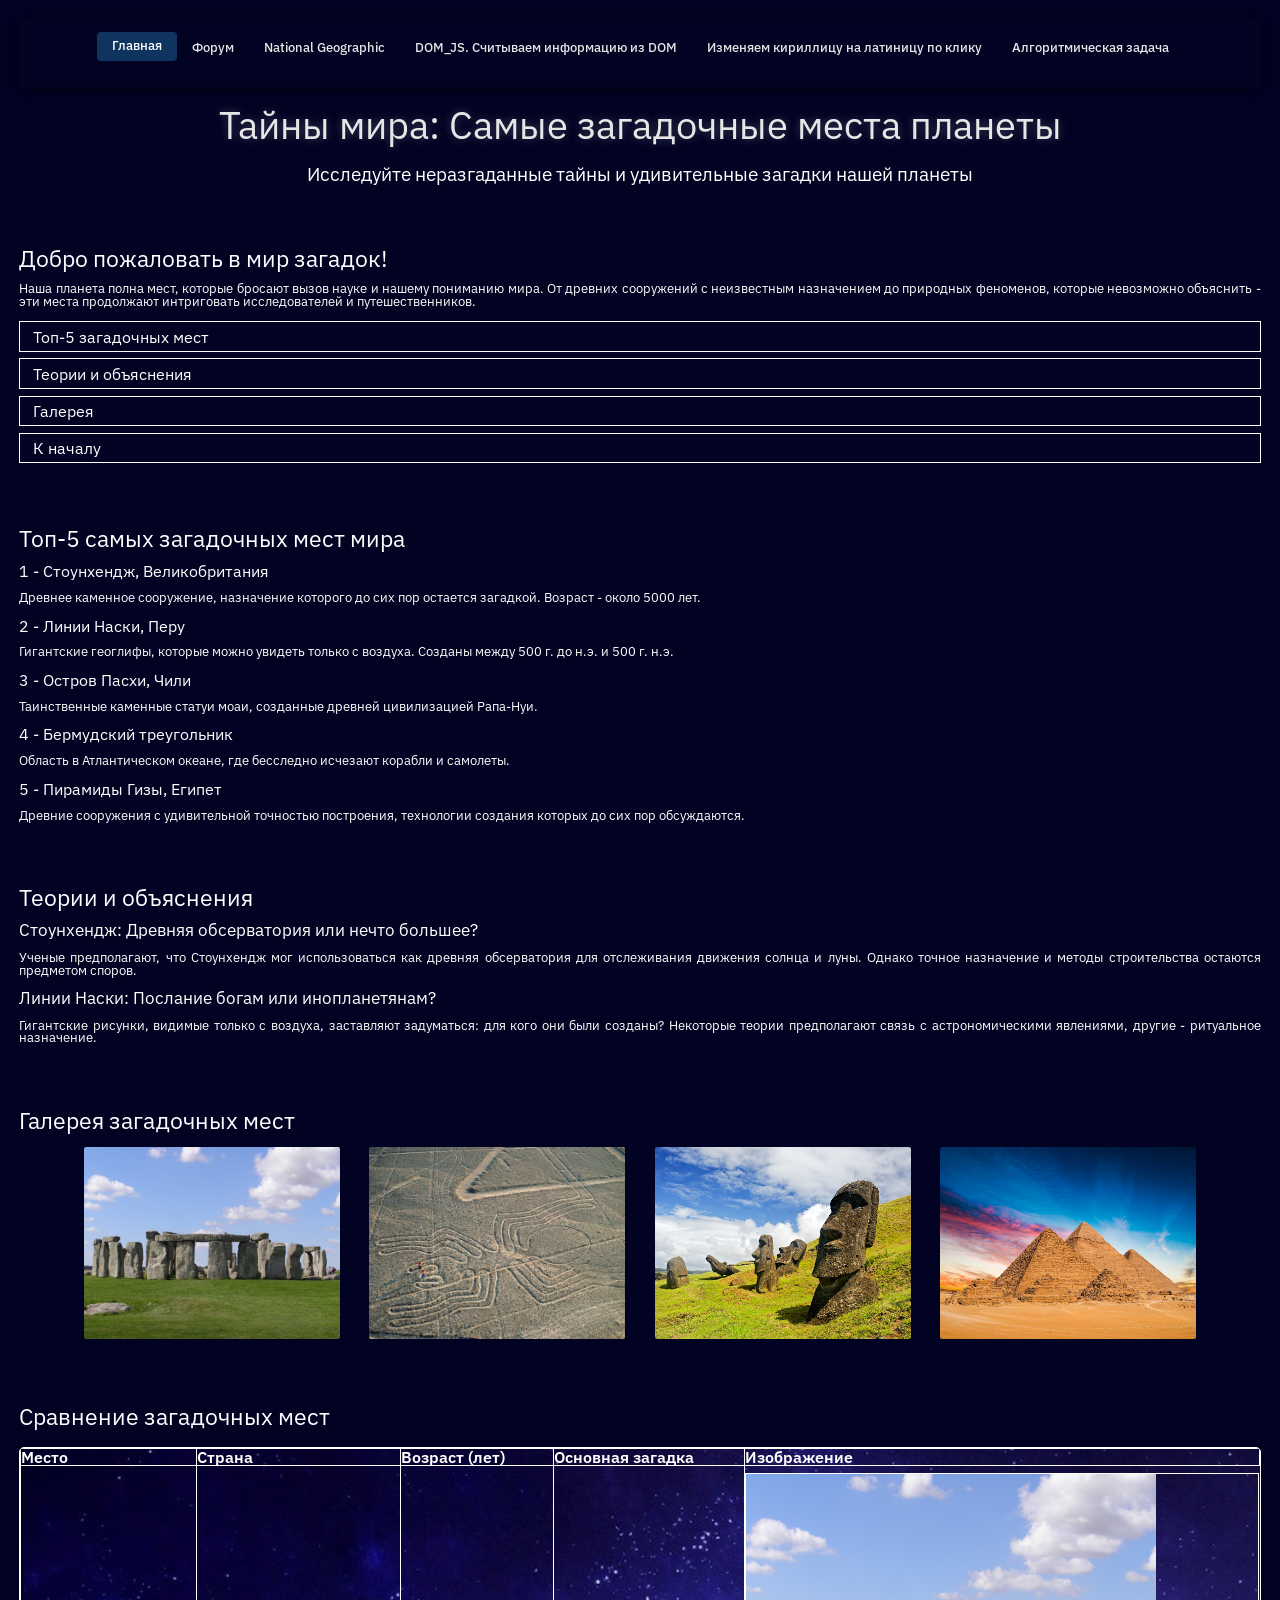
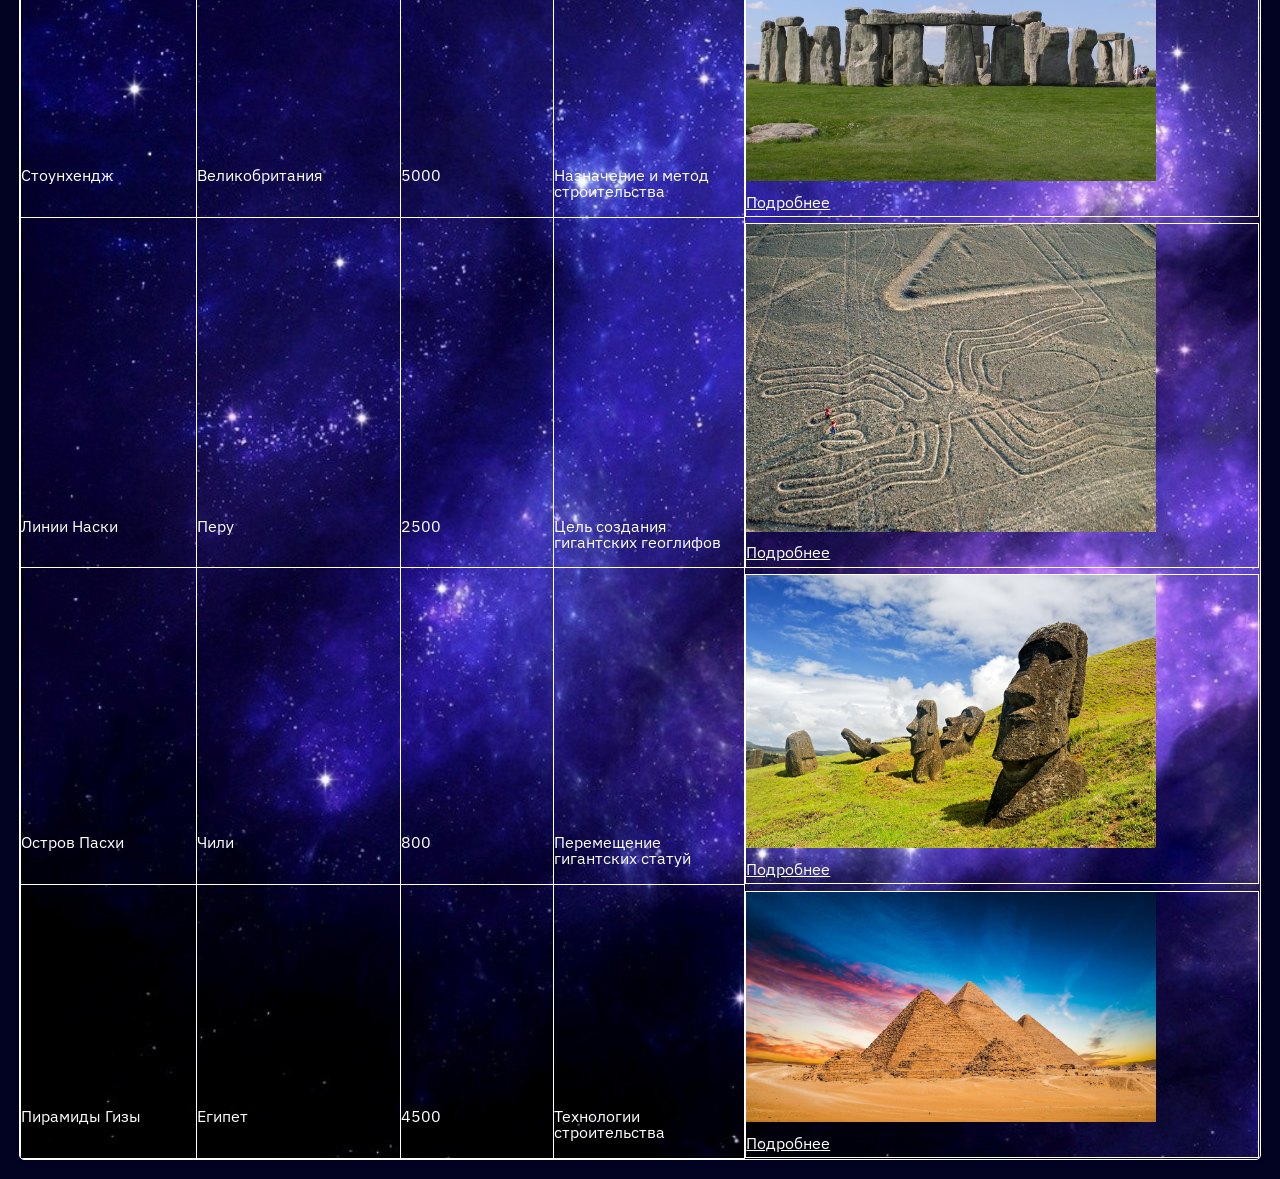
==== index.html @ ee650dd7 "added first files" ====
<!DOCTYPE html>
<html lang="en">
<head>
    <meta charset="UTF-8">
    <meta name="viewport" content="width=device-width, initial-scale=1.0">
    <title>Тайны мира: Самые загадочные места планеты</title>
    <link rel="stylesheet" href="./css/style.css">
    <script src="js/script.js"></script>
</head>
<body>
<nav>
    <div class="container">
        <ul>
            <li><a href="index.html" class="active"><i class="fas fa-home"></i> Главная</a></li>
            <li><a href="1page.html"><i class="fas fa-images"></i> Форум </a></li>
            <li><a href="https://www.nationalgeographic.com" target="_blank"><i class="fas fa-external-link-alt"></i> National Geographic</a></li>
            <li><a href="2page.html"><i class="fas fa-address-book"></i> DOM_JS. Считываем информацию из DOM</a></li>
            <li><a href="3page.html"><i class="fas fa-language"></i> Изменяем кириллицу на латиницу по клику</a></li>
            <li><a href="4page.html"><i class="fas fa-calculator"></i> Алгоритмическая задача</a></li>
        </ul>
    </div>
</nav>
<div class="container">
    <div class="hero">
        <h1>Тайны мира: Самые загадочные места планеты</h1>
        <p class="ph1">Исследуйте неразгаданные тайны и удивительные загадки нашей планеты</p>
    </div>
    <main>
        <h2>Добро пожаловать в мир загадок!</h2>
        <p>Наша планета полна мест, которые бросают вызов науке и нашему пониманию мира. От древних сооружений с неизвестным назначением до природных феноменов, которые невозможно объяснить - эти места продолжают интриговать исследователей и путешественников.</p>

        <div class="internal-nav">
            <a href="#top5">Топ-5 загадочных мест</a>
            <a href="#theories">Теории и объяснения</a>
            <a href="#gallery">Галерея</a>
            <a href="#top">К началу</a>
        </div>
        <h2 id="top5">Топ-5 самых загадочных мест мира</h2>

        <ol>
            <li>
                <strong> 1 - Стоунхендж, Великобритания</strong>
                <p>Древнее каменное сооружение, назначение которого до сих пор остается загадкой. Возраст - около 5000 лет.</p>
            </li>
            <li>
                <strong> 2 - Линии Наски, Перу</strong>
                <p>Гигантские геоглифы, которые можно увидеть только с воздуха. Созданы между 500 г. до н.э. и 500 г. н.э.</p>
            </li>
            <li>
                <strong> 3 - Остров Пасхи, Чили</strong>
                <p>Таинственные каменные статуи моаи, созданные древней цивилизацией Рапа-Нуи.</p>
            </li>
            <li>
                <strong> 4 - Бермудский треугольник</strong>
                <p>Область в Атлантическом океане, где бесследно исчезают корабли и самолеты.</p>
            </li>
            <li>
                <strong> 5 - Пирамиды Гизы, Египет</strong>
                <p>Древние сооружения с удивительной точностью построения, технологии создания которых до сих пор обсуждаются.</p>
            </li>
        </ol>
        <h2 id="theories">Теории и объяснения</h2>

        <div class="mystery-card">
            <h3>Стоунхендж: Древняя обсерватория или нечто большее?</h3>
            <p>Ученые предполагают, что Стоунхендж мог использоваться как древняя обсерватория для отслеживания движения солнца и луны. Однако точное назначение и методы строительства остаются предметом споров.</p>
        </div>

        <div class="mystery-card">
            <h3>Линии Наски: Послание богам или инопланетянам?</h3>
            <p>Гигантские рисунки, видимые только с воздуха, заставляют задуматься: для кого они были созданы? Некоторые теории предполагают связь с астрономическими явлениями, другие - ритуальное назначение.</p>
        </div>
        <h2 id="gallery">Галерея загадочных мест</h2>
        <div class="image-gallery">
            <img src="./img/Stonehenge.jpg" alt="Стоунхендж" class="thumbnail">
            <img src="./img/linesNaki.jpg" alt="Линии Наски" class="thumbnail">
            <img src="./img/pashi.jpg" alt="Остров Пасхи" class="thumbnail">
            <img src="./img/giza-pyramids.jpg" alt="Пирамиды Гизы" class="thumbnail">
        </div>

        <div class="large-image-container" id="largeImageContainer">
            <span class="close-btn">&times;</span>
            <img src="" alt="Увеличенное изображение" class="large-image" id="largeImage">
        </div>
        <h2>Сравнение загадочных мест</h2>
        <table>
            <tr>
                <th>Место</th>
                <th>Страна</th>
                <th>Возраст (лет)</th>
                <th>Основная загадка</th>
                <th>Изображение</th>
            </tr>
            <tr>
                <td>Стоунхендж</td>
                <td>Великобритания</td>
                <td>5000</td>
                <td>Назначение и метод строительства</td>
                <td class="giza"><a href="https://ru.wikipedia.org/wiki/%D0%A1%D1%82%D0%BE%D1%83%D0%BD%D1%85%D0%B5%D0%BD%D0%B4%D0%B6" target="_blank">Подробнее</a>
                    <img src="./img/Stonehenge.jpg" alt="Стоунхендж"></td>
            </tr>
            <tr>
                <td>Линии Наски</td>
                <td>Перу</td>
                <td>2500</td>
                <td>Цель создания гигантских геоглифов</td>
                <td class="giza"><a href="https://ru.wikipedia.org/wiki/%D0%93%D0%B5%D0%BE%D0%B3%D0%BB%D0%B8%D1%84%D1%8B_%D0%9D%D0%B0%D1%81%D0%BA%D0%B8" target="_blank">Подробнее</a>
                    <img src="./img/linesNaki.jpg" alt="Линии Наски"></td>
            </tr>
            <tr>
                <td>Остров Пасхи</td>
                <td>Чили</td>
                <td>800</td>
                <td>Перемещение гигантских статуй</td>
                <td class="giza"><a href="https://ru.wikipedia.org/wiki/%D0%9E%D1%81%D1%82%D1%80%D0%BE%D0%B2_%D0%9F%D0%B0%D1%81%D1%85%D0%B8" target="_blank">Подробнее</a>
                    <img src="./img/pashi.jpg" alt="Остров Пасхи"></td>
            </tr>
            <tr>
                <td>Пирамиды Гизы</td>
                <td>Египет</td>
                <td>4500</td>
                <td>Технологии строительства</td>
                <td class="giza"><a href="https://ru.wikipedia.org/wiki/%D0%9F%D0%B8%D1%80%D0%B0%D0%BC%D0%B8%D0%B4%D1%8B_%D0%93%D0%B8%D0%B7%D1%8B" target="_blank">Подробнее</a>
                    <img src="./img/giza-pyramids.jpg" alt="Остров Пасхи"></td>
            </tr>
        </table>
    </main>
</body>
</html>
---- css/style.css ----
@import "reset.css";
@import "content.css";
@import url('https://fonts.googleapis.com/css2?family=IBM+Plex+Sans:wght@200&display=swap');
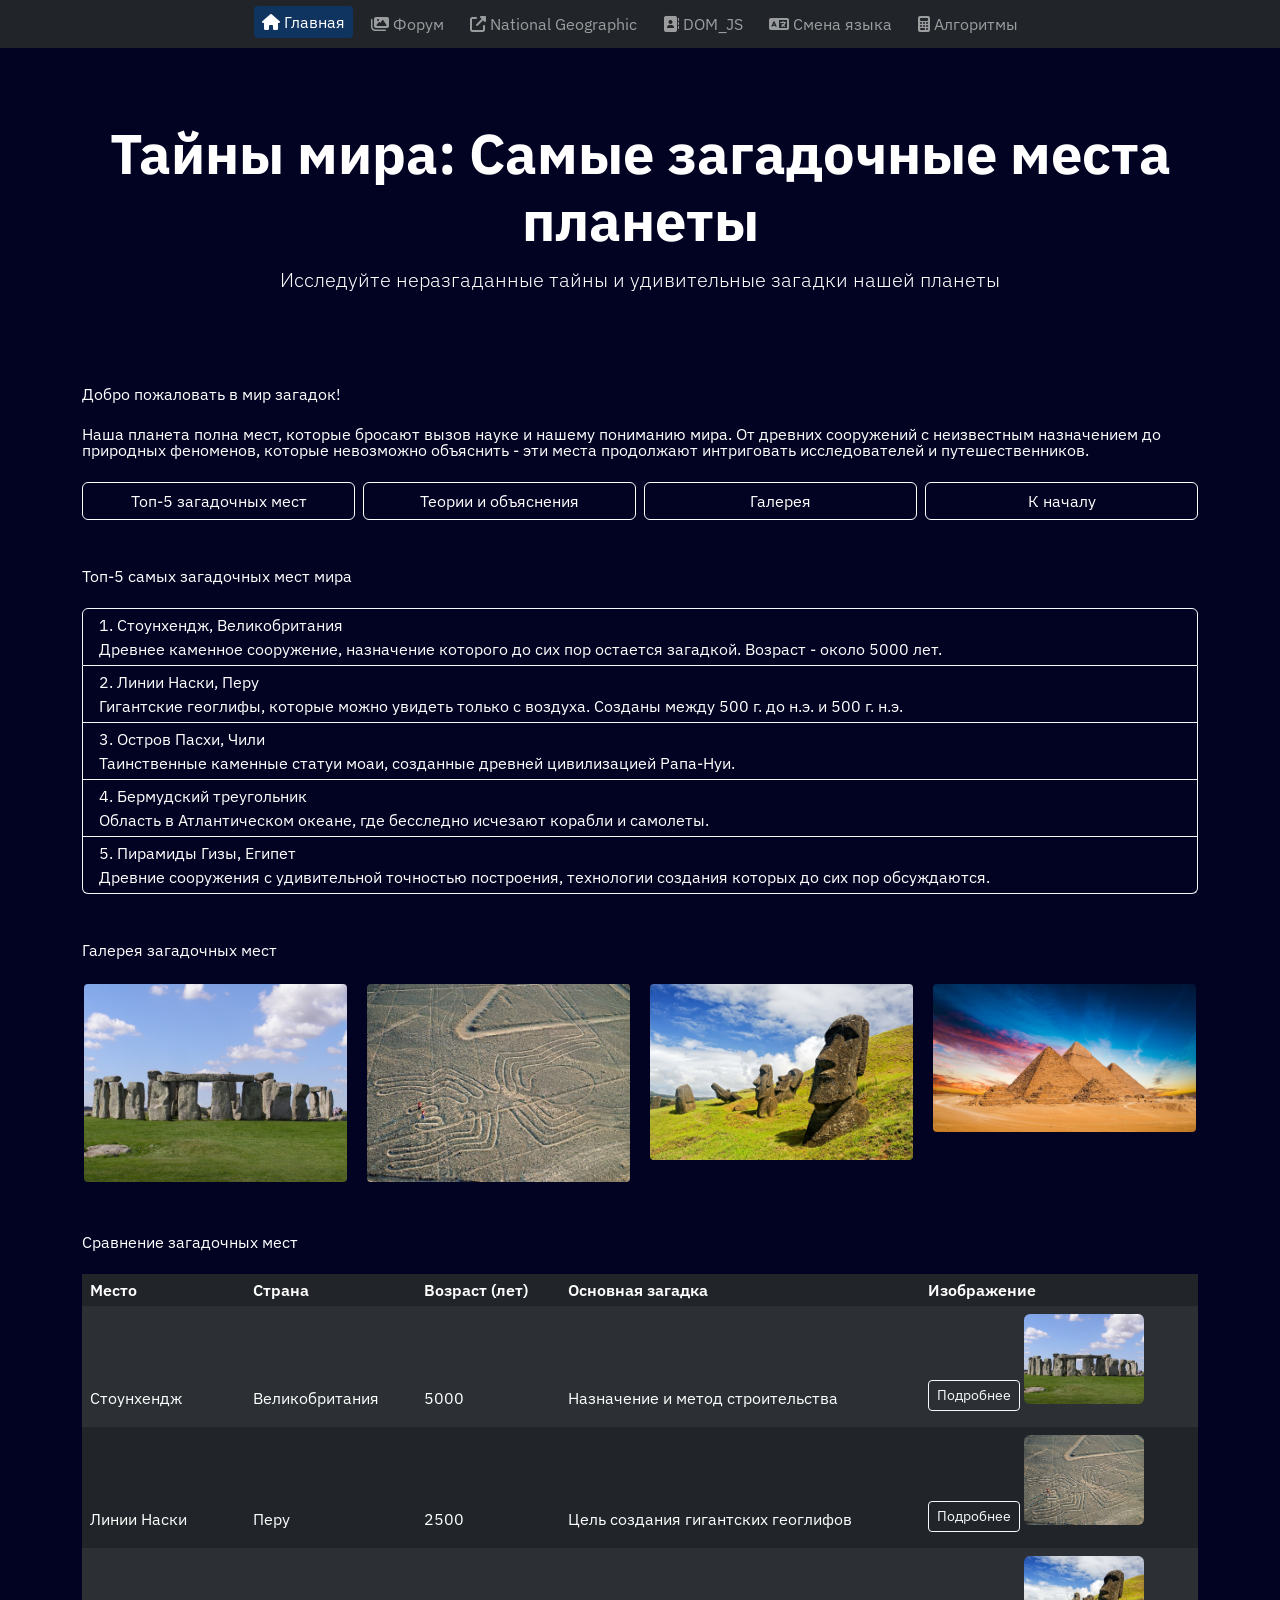
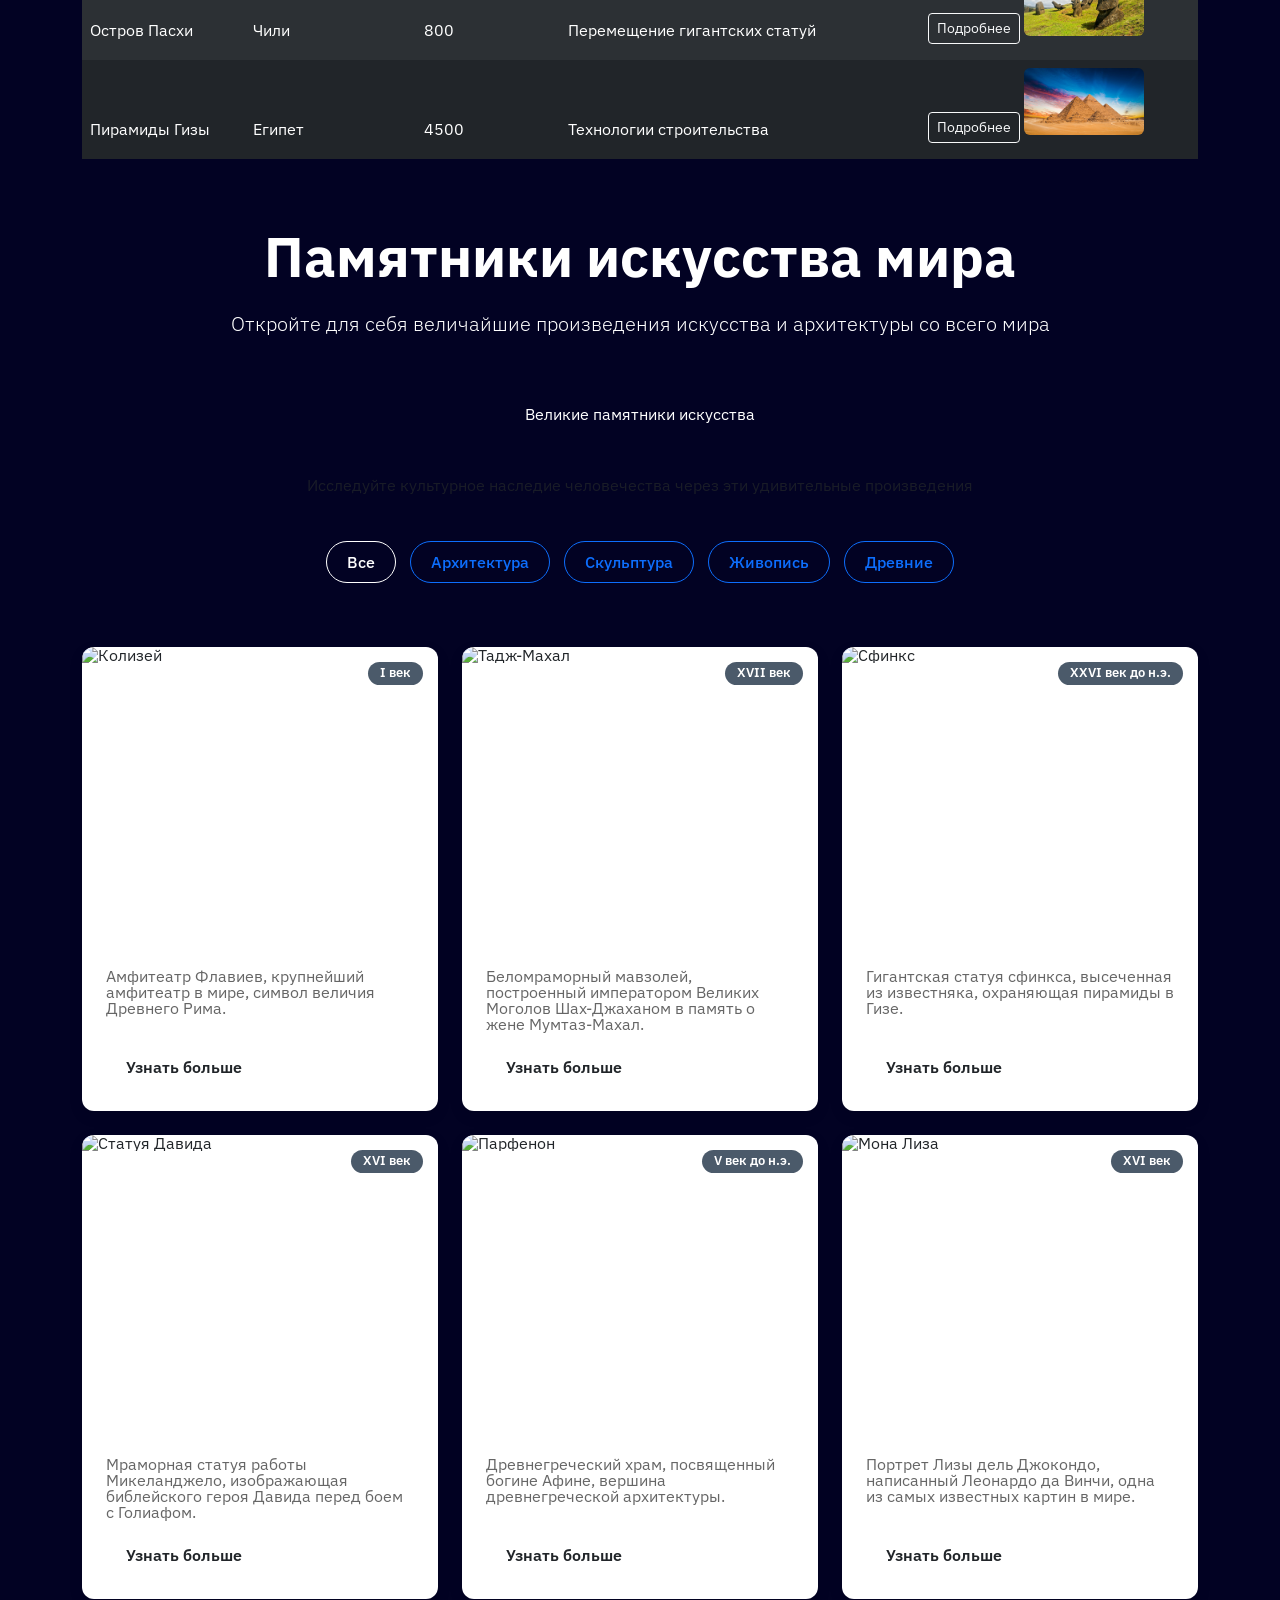
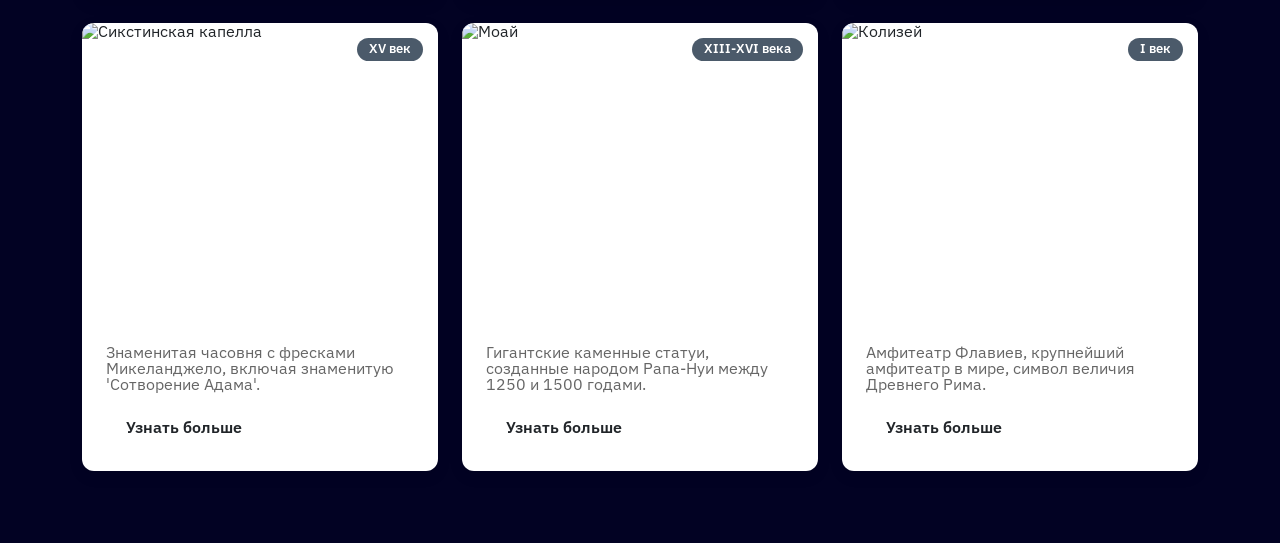
==== commit 1fb81836: "added new function" ====
--- a/index.html
+++ b/index.html
@@ -4,126 +4,220 @@
     <meta charset="UTF-8">
     <meta name="viewport" content="width=device-width, initial-scale=1.0">
     <title>Тайны мира: Самые загадочные места планеты</title>
+    <!-- Bootstrap 5 -->
+    <link href="https://cdn.jsdelivr.net/npm/bootstrap@5.3.0/dist/css/bootstrap.min.css" rel="stylesheet">
+    <!-- Font Awesome -->
+    <link rel="stylesheet" href="https://cdnjs.cloudflare.com/ajax/libs/font-awesome/6.4.0/css/all.min.css">
     <link rel="stylesheet" href="./css/style.css">
     <script src="js/script.js"></script>
 </head>
 <body>
-<nav>
+<!-- Навигация Bootstrap -->
+<nav class="navbar navbar-expand-lg navbar-dark bg-dark sticky-top">
     <div class="container">
-        <ul>
-            <li><a href="index.html" class="active"><i class="fas fa-home"></i> Главная</a></li>
-            <li><a href="1page.html"><i class="fas fa-images"></i> Форум </a></li>
-            <li><a href="https://www.nationalgeographic.com" target="_blank"><i class="fas fa-external-link-alt"></i> National Geographic</a></li>
-            <li><a href="2page.html"><i class="fas fa-address-book"></i> DOM_JS. Считываем информацию из DOM</a></li>
-            <li><a href="3page.html"><i class="fas fa-language"></i> Изменяем кириллицу на латиницу по клику</a></li>
-            <li><a href="4page.html"><i class="fas fa-calculator"></i> Алгоритмическая задача</a></li>
-        </ul>
+        <button class="navbar-toggler" type="button" data-bs-toggle="collapse" data-bs-target="#navbarNav">
+            <span class="navbar-toggler-icon"></span>
+        </button>
+        <div class="collapse navbar-collapse" id="navbarNav">
+            <ul class="navbar-nav mx-auto">
+                <li class="nav-item">
+                    <a href="index.html" class="nav-link active"><i class="fas fa-home"></i> Главная</a>
+                </li>
+                <li class="nav-item">
+                    <a href="1page.html" class="nav-link"><i class="fas fa-images"></i> Форум</a>
+                </li>
+                <li class="nav-item">
+                    <a href="https://www.nationalgeographic.com" target="_blank" class="nav-link"><i class="fas fa-external-link-alt"></i> National Geographic</a>
+                </li>
+                <li class="nav-item">
+                    <a href="2page.html" class="nav-link"><i class="fas fa-address-book"></i> DOM_JS</a>
+                </li>
+                <li class="nav-item">
+                    <a href="3page.html" class="nav-link"><i class="fas fa-language"></i> Смена языка</a>
+                </li>
+                <li class="nav-item">
+                    <a href="4page.html" class="nav-link"><i class="fas fa-calculator"></i> Алгоритмы</a>
+                </li>
+            </ul>
+        </div>
     </div>
 </nav>
-<div class="container">
-    <div class="hero">
-        <h1>Тайны мира: Самые загадочные места планеты</h1>
-        <p class="ph1">Исследуйте неразгаданные тайны и удивительные загадки нашей планеты</p>
+
+<div class="container mt-4">
+    <!-- Герой секция -->
+    <div class="hero text-center py-5">
+        <h1 class="display-4 fw-bold mb-3">Тайны мира: Самые загадочные места планеты</h1>
+        <p class="lead">Исследуйте неразгаданные тайны и удивительные загадки нашей планеты</p>
     </div>
-    <main>
-        <h2>Добро пожаловать в мир загадок!</h2>
-        <p>Наша планета полна мест, которые бросают вызов науке и нашему пониманию мира. От древних сооружений с неизвестным назначением до природных феноменов, которые невозможно объяснить - эти места продолжают интриговать исследователей и путешественников.</p>
-
-        <div class="internal-nav">
-            <a href="#top5">Топ-5 загадочных мест</a>
-            <a href="#theories">Теории и объяснения</a>
-            <a href="#gallery">Галерея</a>
-            <a href="#top">К началу</a>
-        </div>
-        <h2 id="top5">Топ-5 самых загадочных мест мира</h2>
-
-        <ol>
-            <li>
-                <strong> 1 - Стоунхендж, Великобритания</strong>
-                <p>Древнее каменное сооружение, назначение которого до сих пор остается загадкой. Возраст - около 5000 лет.</p>
-            </li>
-            <li>
-                <strong> 2 - Линии Наски, Перу</strong>
-                <p>Гигантские геоглифы, которые можно увидеть только с воздуха. Созданы между 500 г. до н.э. и 500 г. н.э.</p>
-            </li>
-            <li>
-                <strong> 3 - Остров Пасхи, Чили</strong>
-                <p>Таинственные каменные статуи моаи, созданные древней цивилизацией Рапа-Нуи.</p>
-            </li>
-            <li>
-                <strong> 4 - Бермудский треугольник</strong>
-                <p>Область в Атлантическом океане, где бесследно исчезают корабли и самолеты.</p>
-            </li>
-            <li>
-                <strong> 5 - Пирамиды Гизы, Египет</strong>
-                <p>Древние сооружения с удивительной точностью построения, технологии создания которых до сих пор обсуждаются.</p>
-            </li>
-        </ol>
-        <h2 id="theories">Теории и объяснения</h2>
-
-        <div class="mystery-card">
-            <h3>Стоунхендж: Древняя обсерватория или нечто большее?</h3>
-            <p>Ученые предполагают, что Стоунхендж мог использоваться как древняя обсерватория для отслеживания движения солнца и луны. Однако точное назначение и методы строительства остаются предметом споров.</p>
-        </div>
-
-        <div class="mystery-card">
-            <h3>Линии Наски: Послание богам или инопланетянам?</h3>
-            <p>Гигантские рисунки, видимые только с воздуха, заставляют задуматься: для кого они были созданы? Некоторые теории предполагают связь с астрономическими явлениями, другие - ритуальное назначение.</p>
-        </div>
-        <h2 id="gallery">Галерея загадочных мест</h2>
-        <div class="image-gallery">
-            <img src="./img/Stonehenge.jpg" alt="Стоунхендж" class="thumbnail">
-            <img src="./img/linesNaki.jpg" alt="Линии Наски" class="thumbnail">
-            <img src="./img/pashi.jpg" alt="Остров Пасхи" class="thumbnail">
-            <img src="./img/giza-pyramids.jpg" alt="Пирамиды Гизы" class="thumbnail">
-        </div>
-
-        <div class="large-image-container" id="largeImageContainer">
-            <span class="close-btn">&times;</span>
-            <img src="" alt="Увеличенное изображение" class="large-image" id="largeImage">
-        </div>
-        <h2>Сравнение загадочных мест</h2>
-        <table>
-            <tr>
-                <th>Место</th>
-                <th>Страна</th>
-                <th>Возраст (лет)</th>
-                <th>Основная загадка</th>
-                <th>Изображение</th>
-            </tr>
-            <tr>
-                <td>Стоунхендж</td>
-                <td>Великобритания</td>
-                <td>5000</td>
-                <td>Назначение и метод строительства</td>
-                <td class="giza"><a href="https://ru.wikipedia.org/wiki/%D0%A1%D1%82%D0%BE%D1%83%D0%BD%D1%85%D0%B5%D0%BD%D0%B4%D0%B6" target="_blank">Подробнее</a>
-                    <img src="./img/Stonehenge.jpg" alt="Стоунхендж"></td>
-            </tr>
-            <tr>
-                <td>Линии Наски</td>
-                <td>Перу</td>
-                <td>2500</td>
-                <td>Цель создания гигантских геоглифов</td>
-                <td class="giza"><a href="https://ru.wikipedia.org/wiki/%D0%93%D0%B5%D0%BE%D0%B3%D0%BB%D0%B8%D1%84%D1%8B_%D0%9D%D0%B0%D1%81%D0%BA%D0%B8" target="_blank">Подробнее</a>
-                    <img src="./img/linesNaki.jpg" alt="Линии Наски"></td>
-            </tr>
-            <tr>
-                <td>Остров Пасхи</td>
-                <td>Чили</td>
-                <td>800</td>
-                <td>Перемещение гигантских статуй</td>
-                <td class="giza"><a href="https://ru.wikipedia.org/wiki/%D0%9E%D1%81%D1%82%D1%80%D0%BE%D0%B2_%D0%9F%D0%B0%D1%81%D1%85%D0%B8" target="_blank">Подробнее</a>
-                    <img src="./img/pashi.jpg" alt="Остров Пасхи"></td>
-            </tr>
-            <tr>
-                <td>Пирамиды Гизы</td>
-                <td>Египет</td>
-                <td>4500</td>
-                <td>Технологии строительства</td>
-                <td class="giza"><a href="https://ru.wikipedia.org/wiki/%D0%9F%D0%B8%D1%80%D0%B0%D0%BC%D0%B8%D0%B4%D1%8B_%D0%93%D0%B8%D0%B7%D1%8B" target="_blank">Подробнее</a>
-                    <img src="./img/giza-pyramids.jpg" alt="Остров Пасхи"></td>
-            </tr>
-        </table>
+
+    <main class="mt-5">
+        <div class="row">
+            <div class="col-12">
+                <h2 class="mb-4">Добро пожаловать в мир загадок!</h2>
+                <p class="mb-4">Наша планета полна мест, которые бросают вызов науке и нашему пониманию мира. От древних сооружений с неизвестным назначением до природных феноменов, которые невозможно объяснить - эти места продолжают интриговать исследователей и путешественников.</p>
+
+                <!-- Внутренняя навигация -->
+                <div class="internal-nav d-flex flex-column flex-md-row gap-2 mb-5">
+                    <a href="#top5" class="btn btn-outline-light">Топ-5 загадочных мест</a>
+                    <a href="#theories" class="btn btn-outline-light">Теории и объяснения</a>
+                    <a href="#gallery" class="btn btn-outline-light">Галерея</a>
+                    <a href="#top" class="btn btn-outline-light">К началу</a>
+                </div>
+
+                <!-- Топ-5 мест -->
+                <h2 id="top5" class="mt-5 mb-4">Топ-5 самых загадочных мест мира</h2>
+                <ol class="list-group list-group-numbered mb-5">
+                    <li class="list-group-item bg-transparent text-white border-light">
+                        <strong>Стоунхендж, Великобритания</strong>
+                        <p class="mb-0 mt-2">Древнее каменное сооружение, назначение которого до сих пор остается загадкой. Возраст - около 5000 лет.</p>
+                    </li>
+                    <li class="list-group-item bg-transparent text-white border-light">
+                        <strong>Линии Наски, Перу</strong>
+                        <p class="mb-0 mt-2">Гигантские геоглифы, которые можно увидеть только с воздуха. Созданы между 500 г. до н.э. и 500 г. н.э.</p>
+                    </li>
+                    <li class="list-group-item bg-transparent text-white border-light">
+                        <strong>Остров Пасхи, Чили</strong>
+                        <p class="mb-0 mt-2">Таинственные каменные статуи моаи, созданные древней цивилизацией Рапа-Нуи.</p>
+                    </li>
+                    <li class="list-group-item bg-transparent text-white border-light">
+                        <strong>Бермудский треугольник</strong>
+                        <p class="mb-0 mt-2">Область в Атлантическом океане, где бесследно исчезают корабли и самолеты.</p>
+                    </li>
+                    <li class="list-group-item bg-transparent text-white border-light">
+                        <strong>Пирамиды Гизы, Египет</strong>
+                        <p class="mb-0 mt-2">Древние сооружения с удивительной точностью построения, технологии создания которых до сих пор обсуждаются.</p>
+                    </li>
+                </ol>
+
+    
+                <!-- Галерея -->
+                <h2 id="gallery" class="mt-5 mb-4">Галерея загадочных мест</h2>
+                <div class="row g-3 mb-5">
+                    <div class="col-6 col-md-3">
+                        <img src="./img/Stonehenge.jpg" alt="Стоунхендж" class="thumbnail img-fluid rounded">
+                    </div>
+                    <div class="col-6 col-md-3">
+                        <img src="./img/linesNaki.jpg" alt="Линии Наски" class="thumbnail img-fluid rounded">
+                    </div>
+                    <div class="col-6 col-md-3">
+                        <img src="./img/pashi.jpg" alt="Остров Пасхи" class="thumbnail img-fluid rounded">
+                    </div>
+                    <div class="col-6 col-md-3">
+                        <img src="./img/giza-pyramids.jpg" alt="Пирамиды Гизы" class="thumbnail img-fluid rounded">
+                    </div>
+                </div>
+
+                <!-- Модальное окно для изображений -->
+                <div class="modal fade" id="imageModal" tabindex="-1">
+                    <div class="modal-dialog modal-lg">
+                        <div class="modal-content bg-dark">
+                            <div class="modal-header border-light">
+                                <button type="button" class="btn-close btn-close-white" data-bs-dismiss="modal"></button>
+                            </div>
+                            <div class="modal-body text-center">
+                                <img src="" alt="Увеличенное изображение" class="img-fluid" id="modalImage">
+                            </div>
+                        </div>
+                    </div>
+                </div>
+
+                <!-- Таблица -->
+                <h2 class="mt-5 mb-4">Сравнение загадочных мест</h2>
+                <div class="table-responsive mb-5">
+                    <table class="table table-dark table-striped table-hover">
+                        <thead>
+                            <tr>
+                                <th>Место</th>
+                                <th>Страна</th>
+                                <th>Возраст (лет)</th>
+                                <th>Основная загадка</th>
+                                <th>Изображение</th>
+                            </tr>
+                        </thead>
+                        <tbody>
+                            <tr>
+                                <td>Стоунхендж</td>
+                                <td>Великобритания</td>
+                                <td>5000</td>
+                                <td>Назначение и метод строительства</td>
+                                <td>
+                                    <a href="https://ru.wikipedia.org/wiki/%D0%A1%D1%82%D0%BE%D1%83%D0%BD%D1%85%D0%B5%D0%BD%D0%B4%D0%B6" target="_blank" class="btn btn-sm btn-outline-light mb-2">Подробнее</a>
+                                    <img src="./img/Stonehenge.jpg" alt="Стоунхендж" class="img-fluid rounded">
+                                </td>
+                            </tr>
+                            <tr>
+                                <td>Линии Наски</td>
+                                <td>Перу</td>
+                                <td>2500</td>
+                                <td>Цель создания гигантских геоглифов</td>
+                                <td>
+                                    <a href="https://ru.wikipedia.org/wiki/%D0%93%D0%B5%D0%BE%D0%B3%D0%BB%D0%B8%D1%84%D1%8B_%D0%9D%D0%B0%D1%81%D0%BA%D0%B8" target="_blank" class="btn btn-sm btn-outline-light mb-2">Подробнее</a>
+                                    <img src="./img/linesNaki.jpg" alt="Линии Наски" class="img-fluid rounded">
+                                </td>
+                            </tr>
+                            <tr>
+                                <td>Остров Пасхи</td>
+                                <td>Чили</td>
+                                <td>800</td>
+                                <td>Перемещение гигантских статуй</td>
+                                <td>
+                                    <a href="https://ru.wikipedia.org/wiki/%D0%9E%D1%81%D1%82%D1%80%D0%BE%D0%B2_%D0%9F%D0%B0%D1%81%D1%85%D0%B8" target="_blank" class="btn btn-sm btn-outline-light mb-2">Подробнее</a>
+                                    <img src="./img/pashi.jpg" alt="Остров Пасхи" class="img-fluid rounded">
+                                </td>
+                            </tr>
+                            <tr>
+                                <td>Пирамиды Гизы</td>
+                                <td>Египет</td>
+                                <td>4500</td>
+                                <td>Технологии строительства</td>
+                                <td>
+                                    <a href="https://ru.wikipedia.org/wiki/%D0%9F%D0%B8%D1%80%D0%B0%D0%BC%D0%B8%D0%B4%D1%8B_%D0%93%D0%B8%D0%B7%D1%8B" target="_blank" class="btn btn-sm btn-outline-light mb-2">Подробнее</a>
+                                    <img src="./img/giza-pyramids.jpg" alt="Пирамиды Гизы" class="img-fluid rounded">
+                                </td>
+                            </tr>
+                        </tbody>
+                    </table>
+                </div>
+            </div>
+        </div>
     </main>
+</div>
+
+<section class="hero-section">
+        <div class="container text-center">
+            <h1 class="display-4 fw-bold mb-4">Памятники искусства мира</h1>
+            <p class="lead mb-4">Откройте для себя величайшие произведения искусства и архитектуры со всего мира</p>
+        </div>
+    </section>
+
+    <!-- Секция с памятниками -->
+    <section id="monuments" class="py-5">
+        <div class="container">
+            <div class="row mb-5">
+                <div class="col-12 text-center">
+                    <h2 class="section-title d-inline-block">Великие памятники искусства</h2>
+                    <p class="text-muted">Исследуйте культурное наследие человечества через эти удивительные произведения</p>
+                </div>
+            </div>
+            
+            <!-- Фильтры -->
+            <div class="row mb-4">
+                <div class="col-12 text-center filter-buttons">
+                    <button class="btn btn-outline-primary btn-filter active" data-filter="all">Все</button>
+                    <button class="btn btn-outline-primary btn-filter" data-filter="architecture">Архитектура</button>
+                    <button class="btn btn-outline-primary btn-filter" data-filter="sculpture">Скульптура</button>
+                    <button class="btn btn-outline-primary btn-filter" data-filter="painting">Живопись</button>
+                    <button class="btn btn-outline-primary btn-filter" data-filter="ancient">Древние</button>
+                </div>
+            </div>
+            
+            <div class="row" id="monumentsContainer">
+    
+            </div>
+        </div>
+    </section>
+
+<!-- Bootstrap JS -->
+<script src="https://cdn.jsdelivr.net/npm/bootstrap@5.3.0/dist/js/bootstrap.bundle.min.js"></script>
 </body>
 </html>
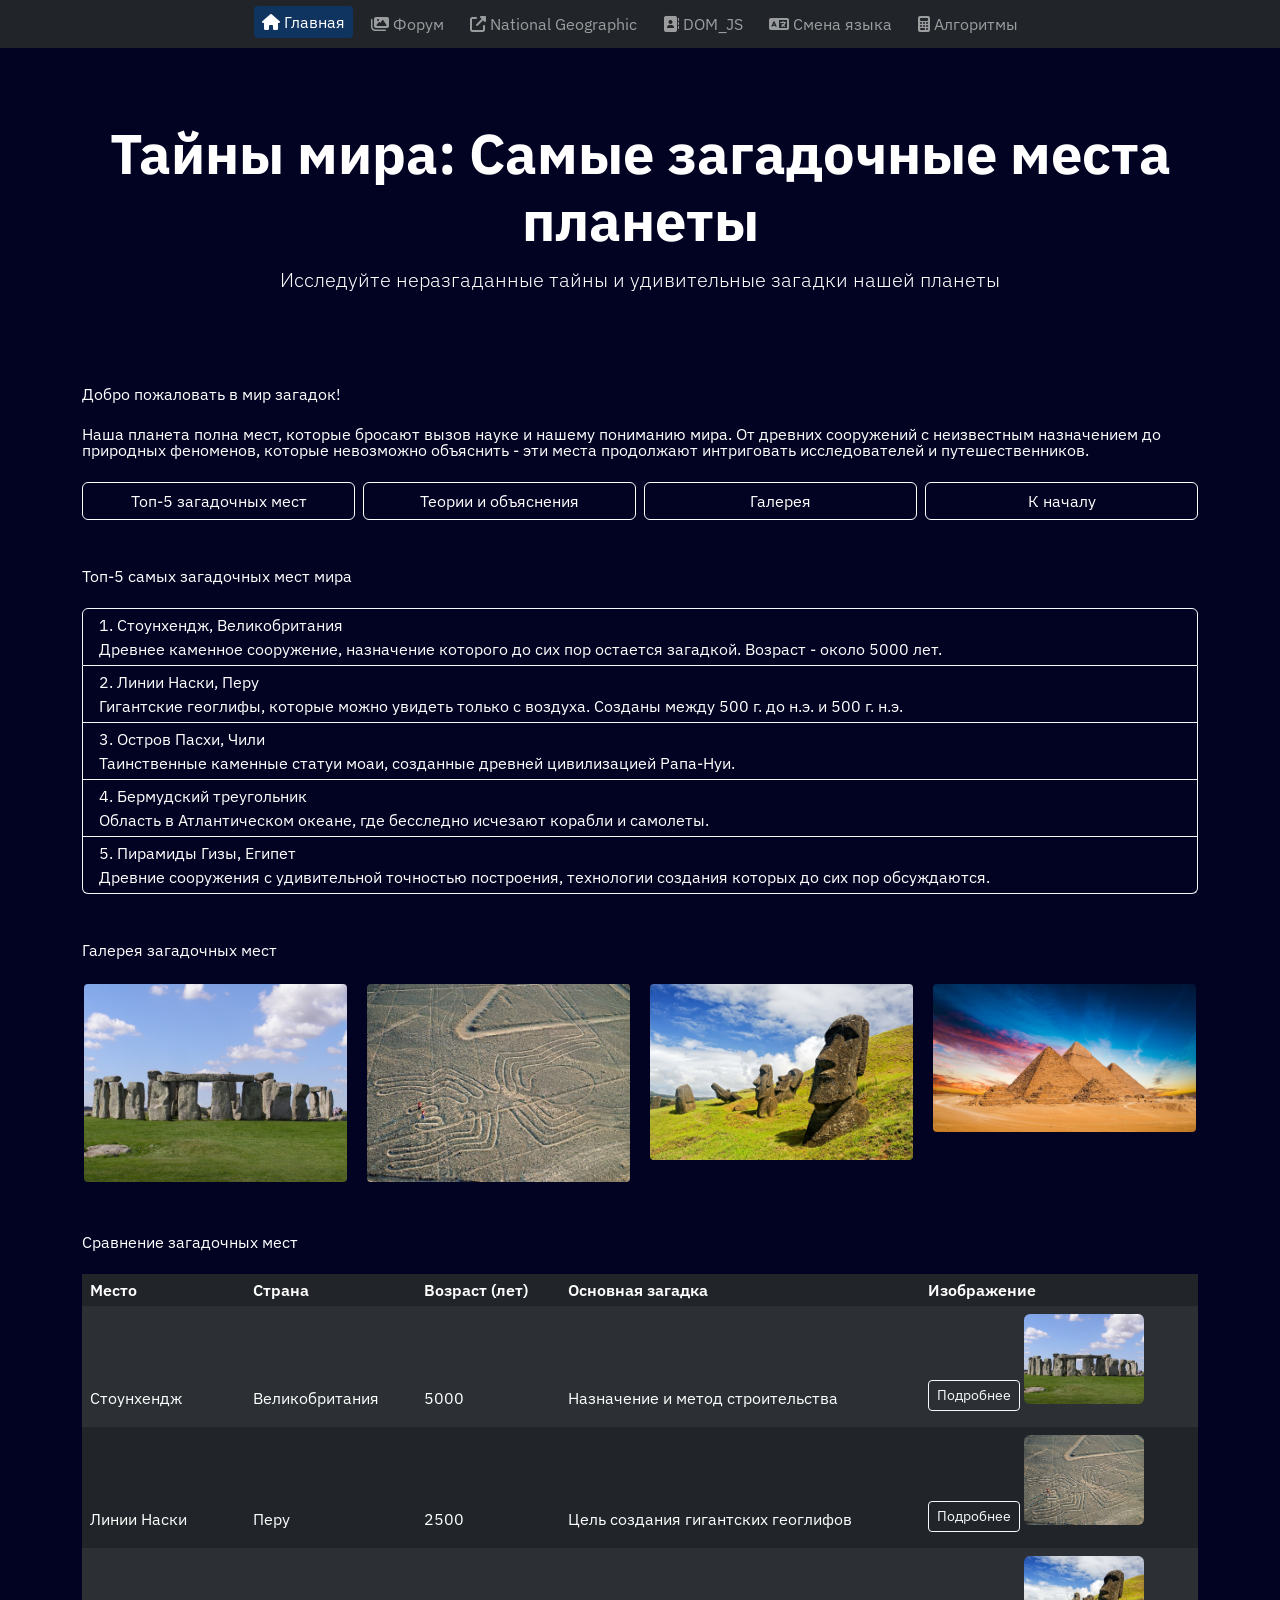
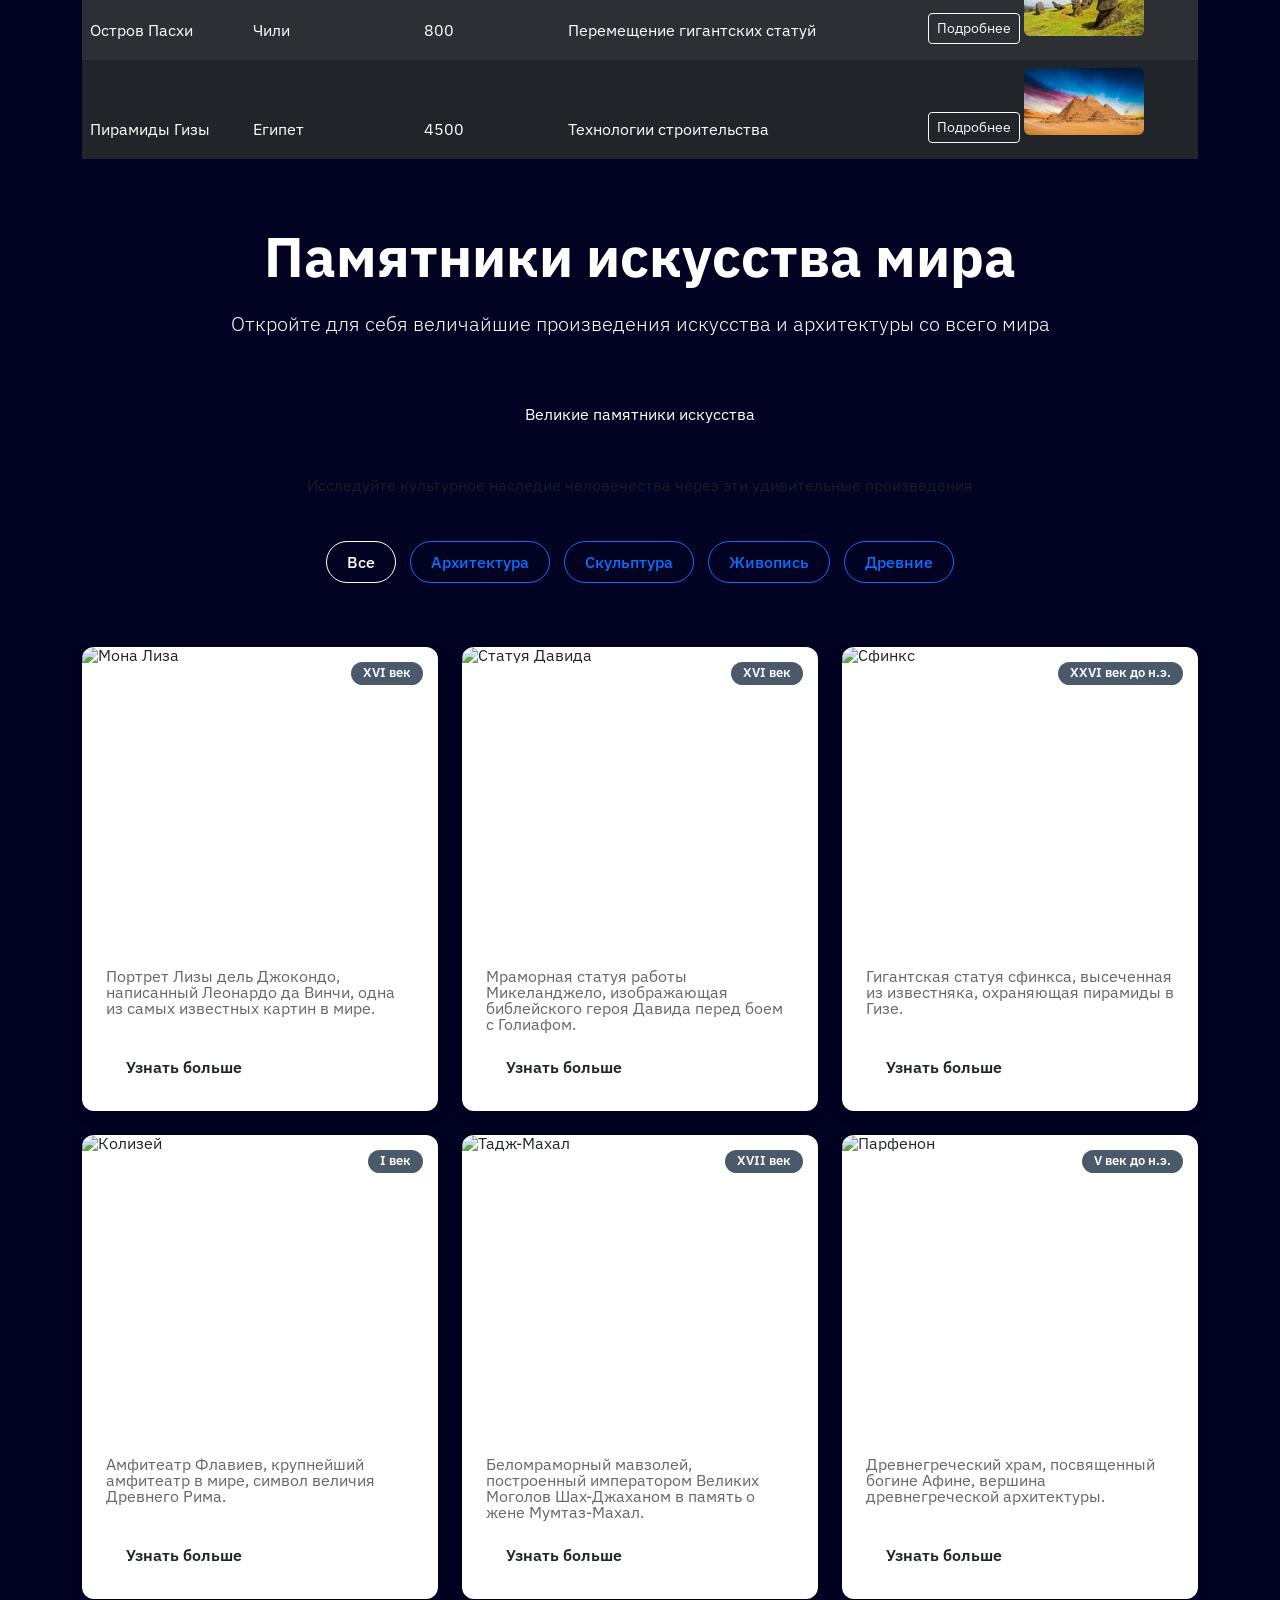
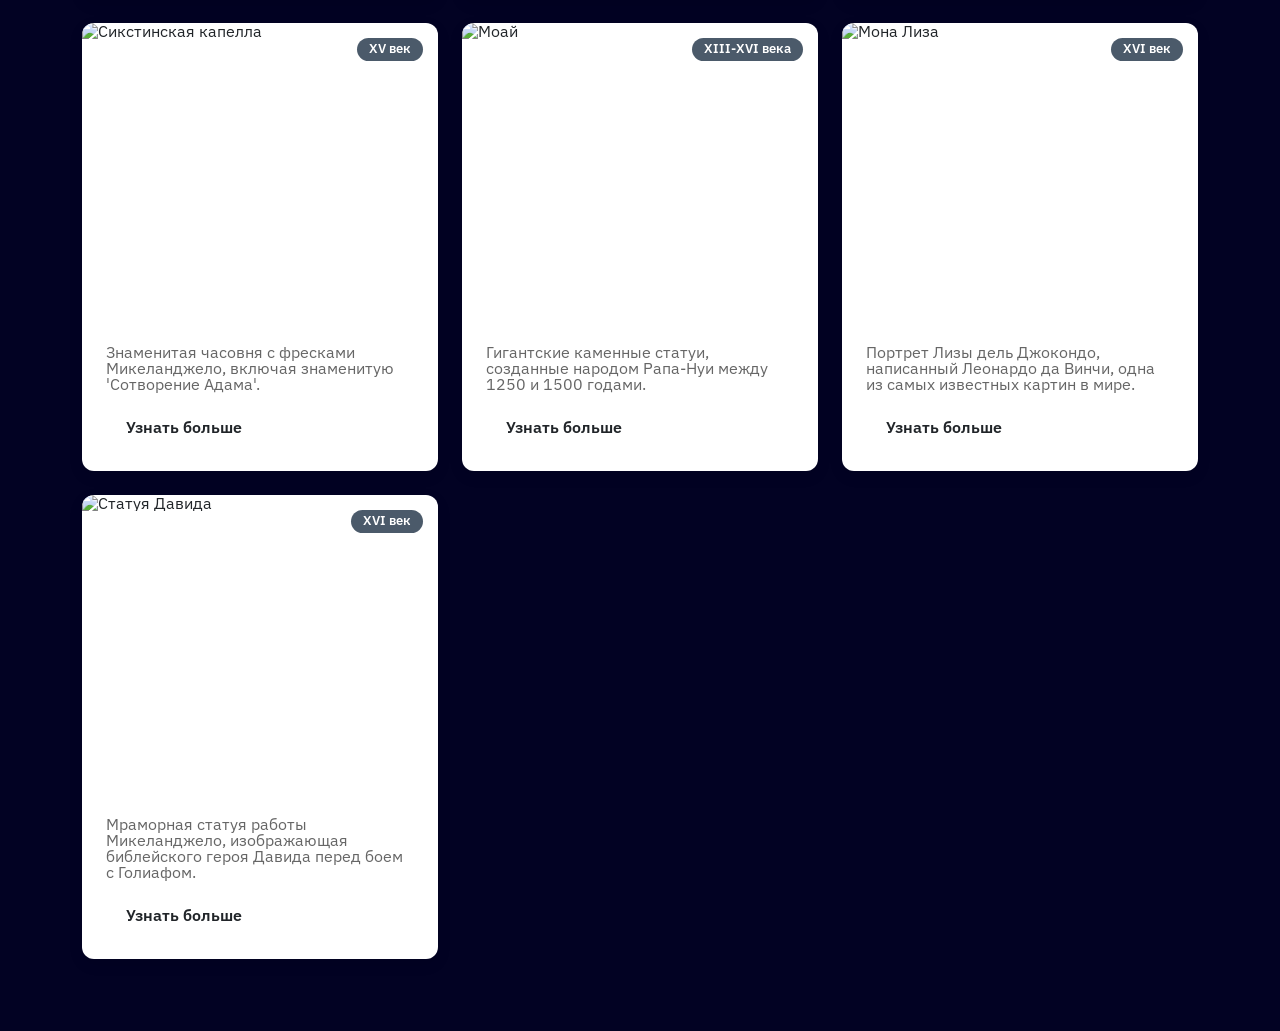
==== commit 1b578e98: "finish version" ====
--- a/index.html
+++ b/index.html
@@ -4,15 +4,12 @@
     <meta charset="UTF-8">
     <meta name="viewport" content="width=device-width, initial-scale=1.0">
     <title>Тайны мира: Самые загадочные места планеты</title>
-    <!-- Bootstrap 5 -->
     <link href="https://cdn.jsdelivr.net/npm/bootstrap@5.3.0/dist/css/bootstrap.min.css" rel="stylesheet">
-    <!-- Font Awesome -->
     <link rel="stylesheet" href="https://cdnjs.cloudflare.com/ajax/libs/font-awesome/6.4.0/css/all.min.css">
     <link rel="stylesheet" href="./css/style.css">
     <script src="js/script.js"></script>
 </head>
 <body>
-<!-- Навигация Bootstrap -->
 <nav class="navbar navbar-expand-lg navbar-dark bg-dark sticky-top">
     <div class="container">
         <button class="navbar-toggler" type="button" data-bs-toggle="collapse" data-bs-target="#navbarNav">
@@ -44,7 +41,6 @@
 </nav>
 
 <div class="container mt-4">
-    <!-- Герой секция -->
     <div class="hero text-center py-5">
         <h1 class="display-4 fw-bold mb-3">Тайны мира: Самые загадочные места планеты</h1>
         <p class="lead">Исследуйте неразгаданные тайны и удивительные загадки нашей планеты</p>
@@ -56,7 +52,7 @@
                 <h2 class="mb-4">Добро пожаловать в мир загадок!</h2>
                 <p class="mb-4">Наша планета полна мест, которые бросают вызов науке и нашему пониманию мира. От древних сооружений с неизвестным назначением до природных феноменов, которые невозможно объяснить - эти места продолжают интриговать исследователей и путешественников.</p>
 
-                <!-- Внутренняя навигация -->
+            
                 <div class="internal-nav d-flex flex-column flex-md-row gap-2 mb-5">
                     <a href="#top5" class="btn btn-outline-light">Топ-5 загадочных мест</a>
                     <a href="#theories" class="btn btn-outline-light">Теории и объяснения</a>
@@ -64,7 +60,7 @@
                     <a href="#top" class="btn btn-outline-light">К началу</a>
                 </div>
 
-                <!-- Топ-5 мест -->
+              
                 <h2 id="top5" class="mt-5 mb-4">Топ-5 самых загадочных мест мира</h2>
                 <ol class="list-group list-group-numbered mb-5">
                     <li class="list-group-item bg-transparent text-white border-light">
@@ -90,7 +86,7 @@
                 </ol>
 
     
-                <!-- Галерея -->
+              
                 <h2 id="gallery" class="mt-5 mb-4">Галерея загадочных мест</h2>
                 <div class="row g-3 mb-5">
                     <div class="col-6 col-md-3">
@@ -107,7 +103,7 @@
                     </div>
                 </div>
 
-                <!-- Модальное окно для изображений -->
+                
                 <div class="modal fade" id="imageModal" tabindex="-1">
                     <div class="modal-dialog modal-lg">
                         <div class="modal-content bg-dark">
@@ -121,7 +117,7 @@
                     </div>
                 </div>
 
-                <!-- Таблица -->
+               
                 <h2 class="mt-5 mb-4">Сравнение загадочных мест</h2>
                 <div class="table-responsive mb-5">
                     <table class="table table-dark table-striped table-hover">
@@ -190,7 +186,7 @@
         </div>
     </section>
 
-    <!-- Секция с памятниками -->
+   
     <section id="monuments" class="py-5">
         <div class="container">
             <div class="row mb-5">
@@ -200,7 +196,7 @@
                 </div>
             </div>
             
-            <!-- Фильтры -->
+           
             <div class="row mb-4">
                 <div class="col-12 text-center filter-buttons">
                     <button class="btn btn-outline-primary btn-filter active" data-filter="all">Все</button>
@@ -217,7 +213,7 @@
         </div>
     </section>
 
-<!-- Bootstrap JS -->
+
 <script src="https://cdn.jsdelivr.net/npm/bootstrap@5.3.0/dist/js/bootstrap.bundle.min.js"></script>
 </body>
 </html>
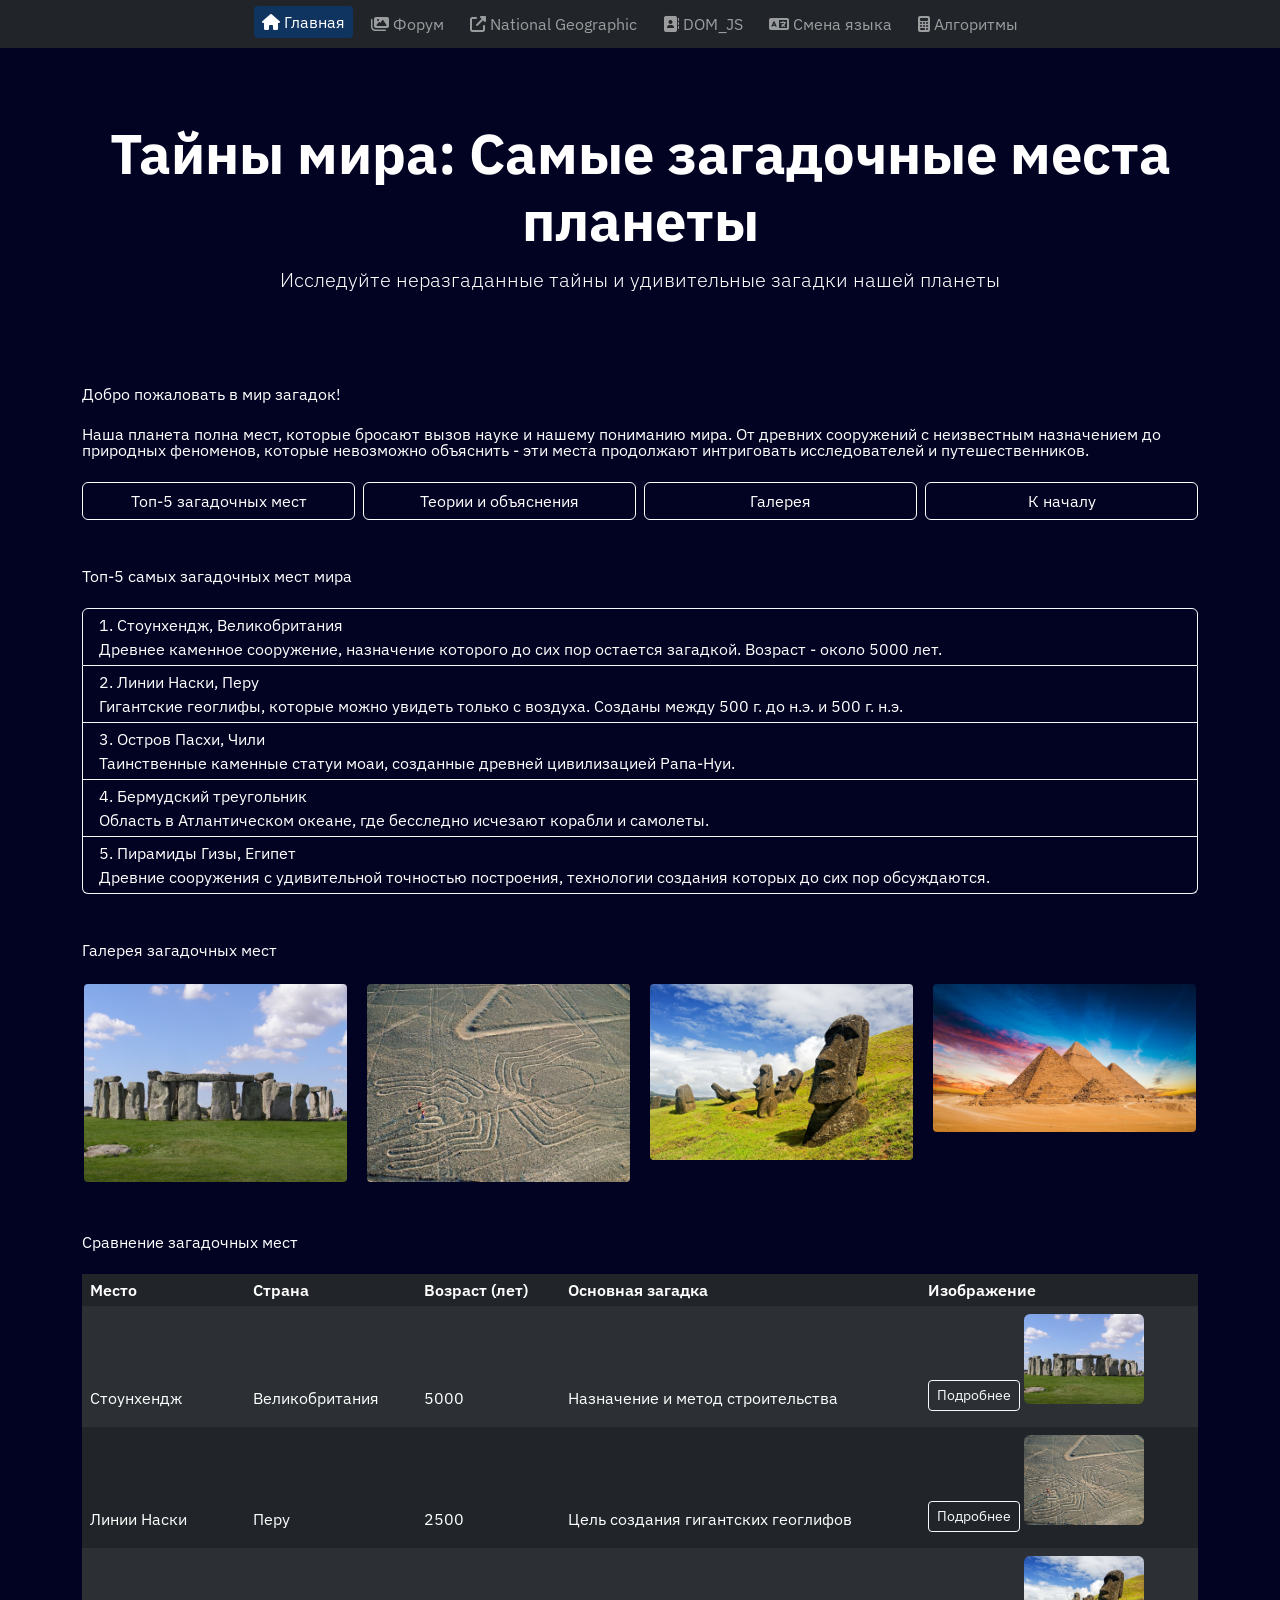
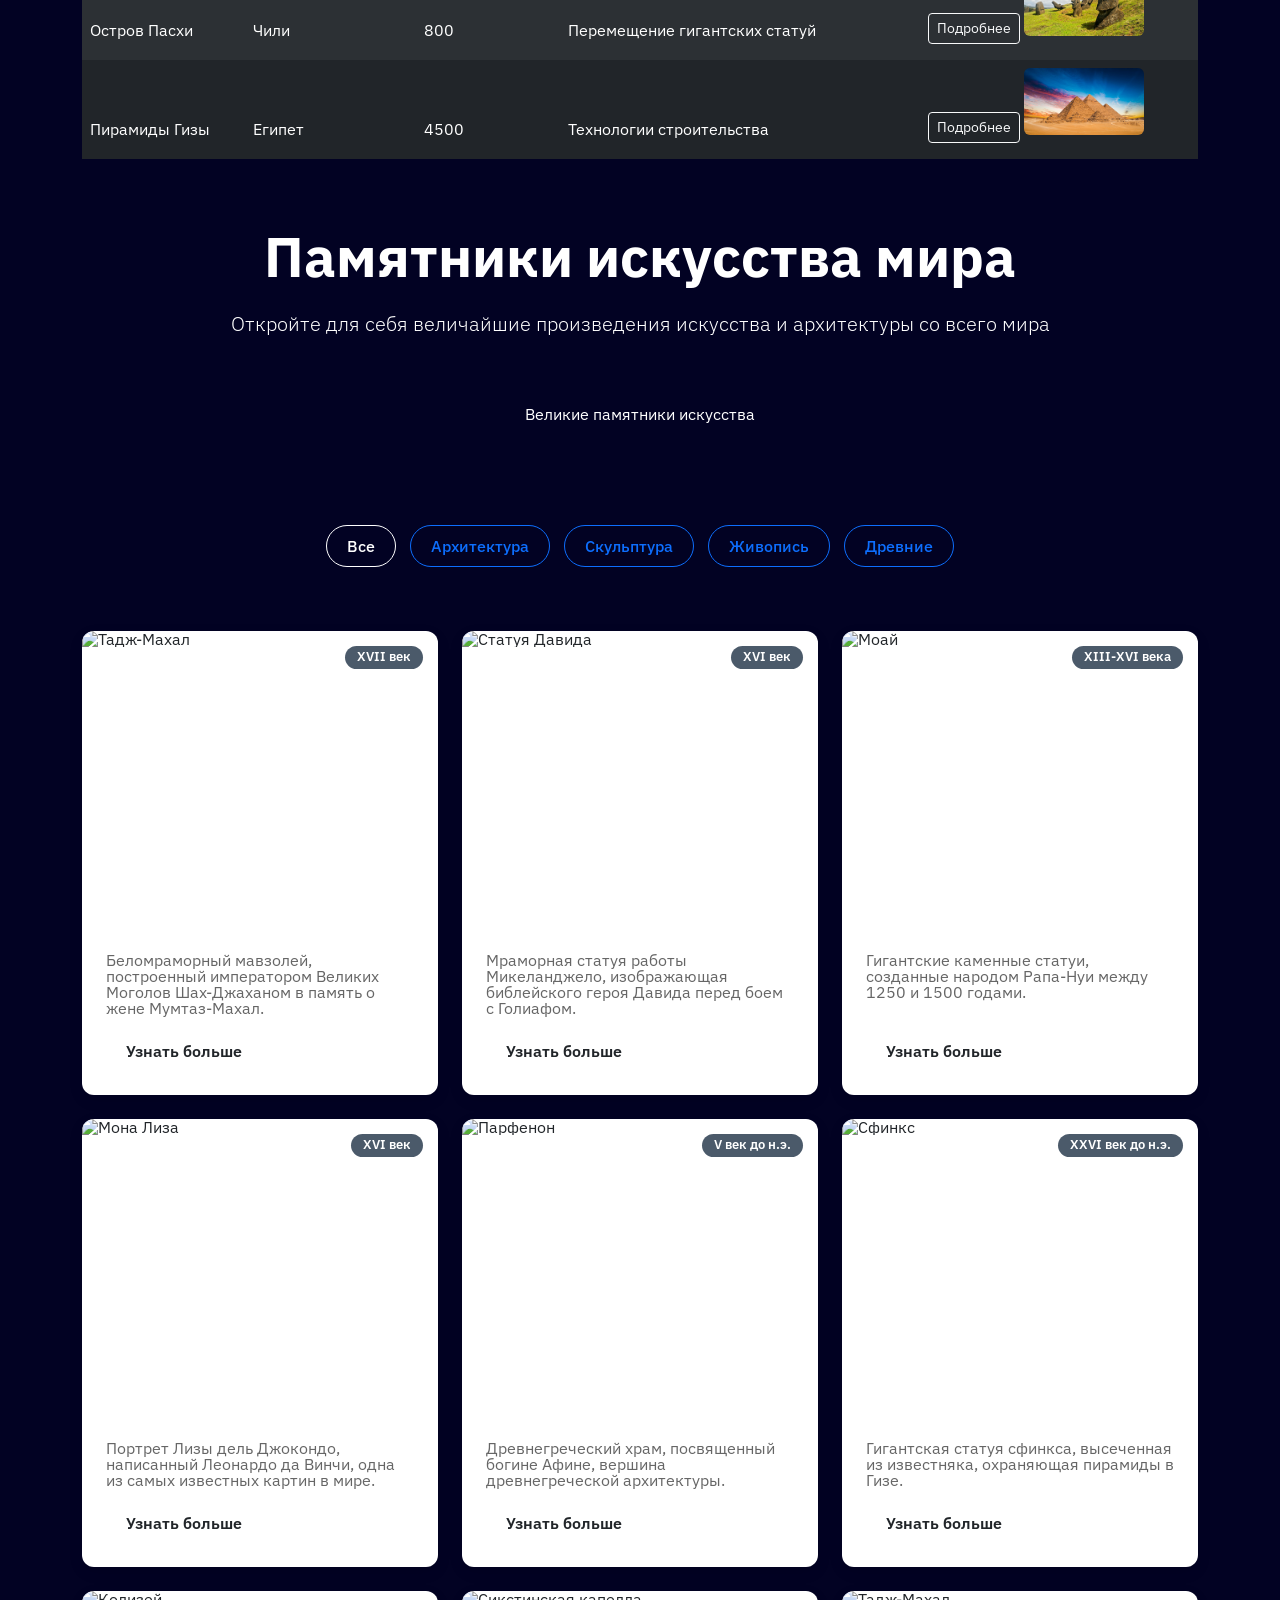
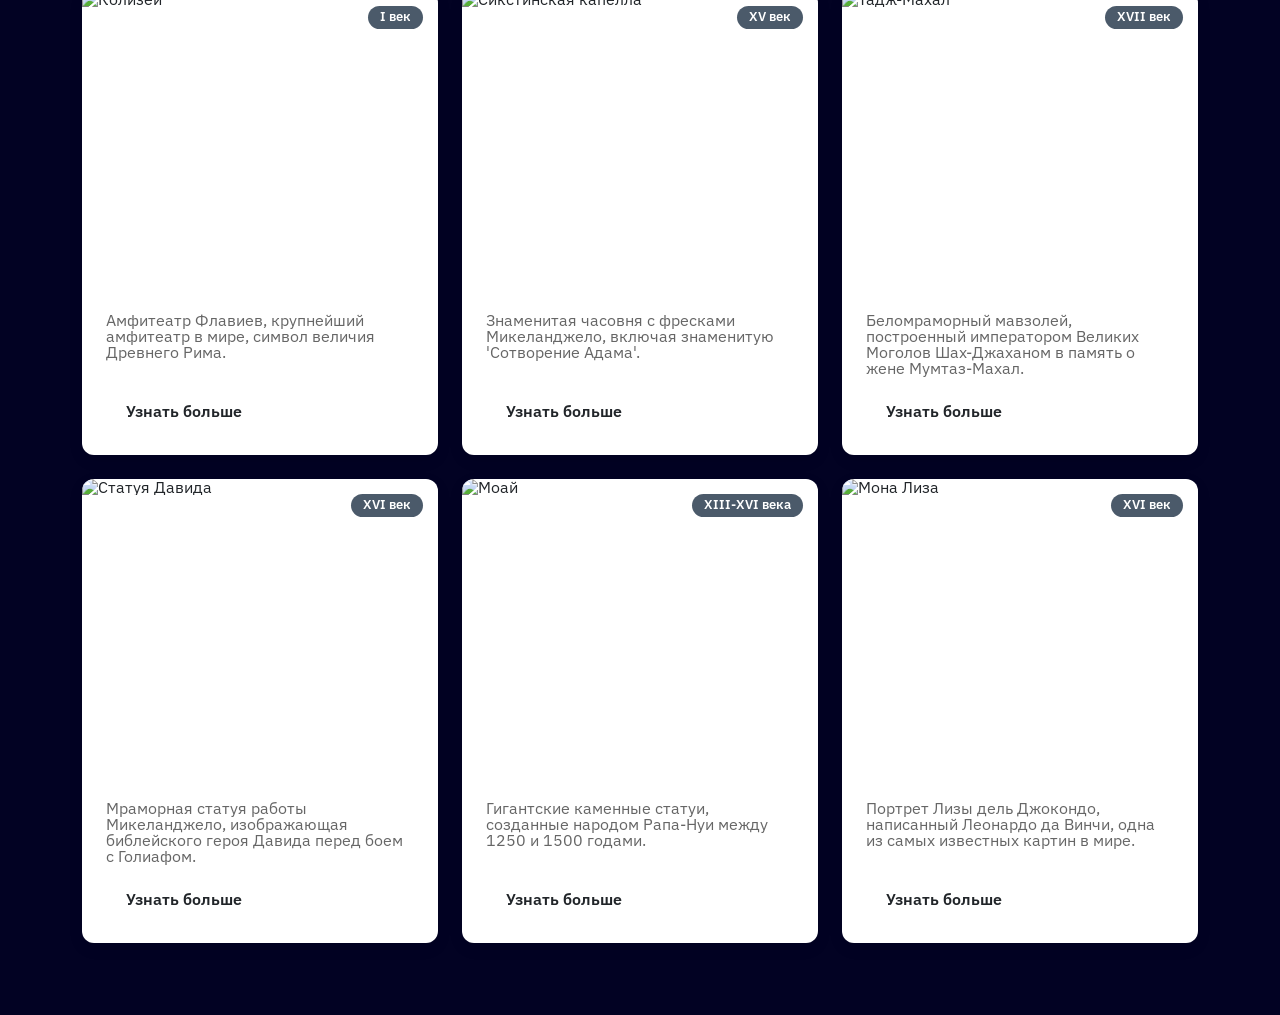
==== commit d5827fd2: "Update index.html" ====
--- a/index.html
+++ b/index.html
@@ -192,7 +192,6 @@
             <div class="row mb-5">
                 <div class="col-12 text-center">
                     <h2 class="section-title d-inline-block">Великие памятники искусства</h2>
-                    <p class="text-muted">Исследуйте культурное наследие человечества через эти удивительные произведения</p>
                 </div>
             </div>
             
@@ -216,4 +215,4 @@
 
 <script src="https://cdn.jsdelivr.net/npm/bootstrap@5.3.0/dist/js/bootstrap.bundle.min.js"></script>
 </body>
-</html>+</html>
